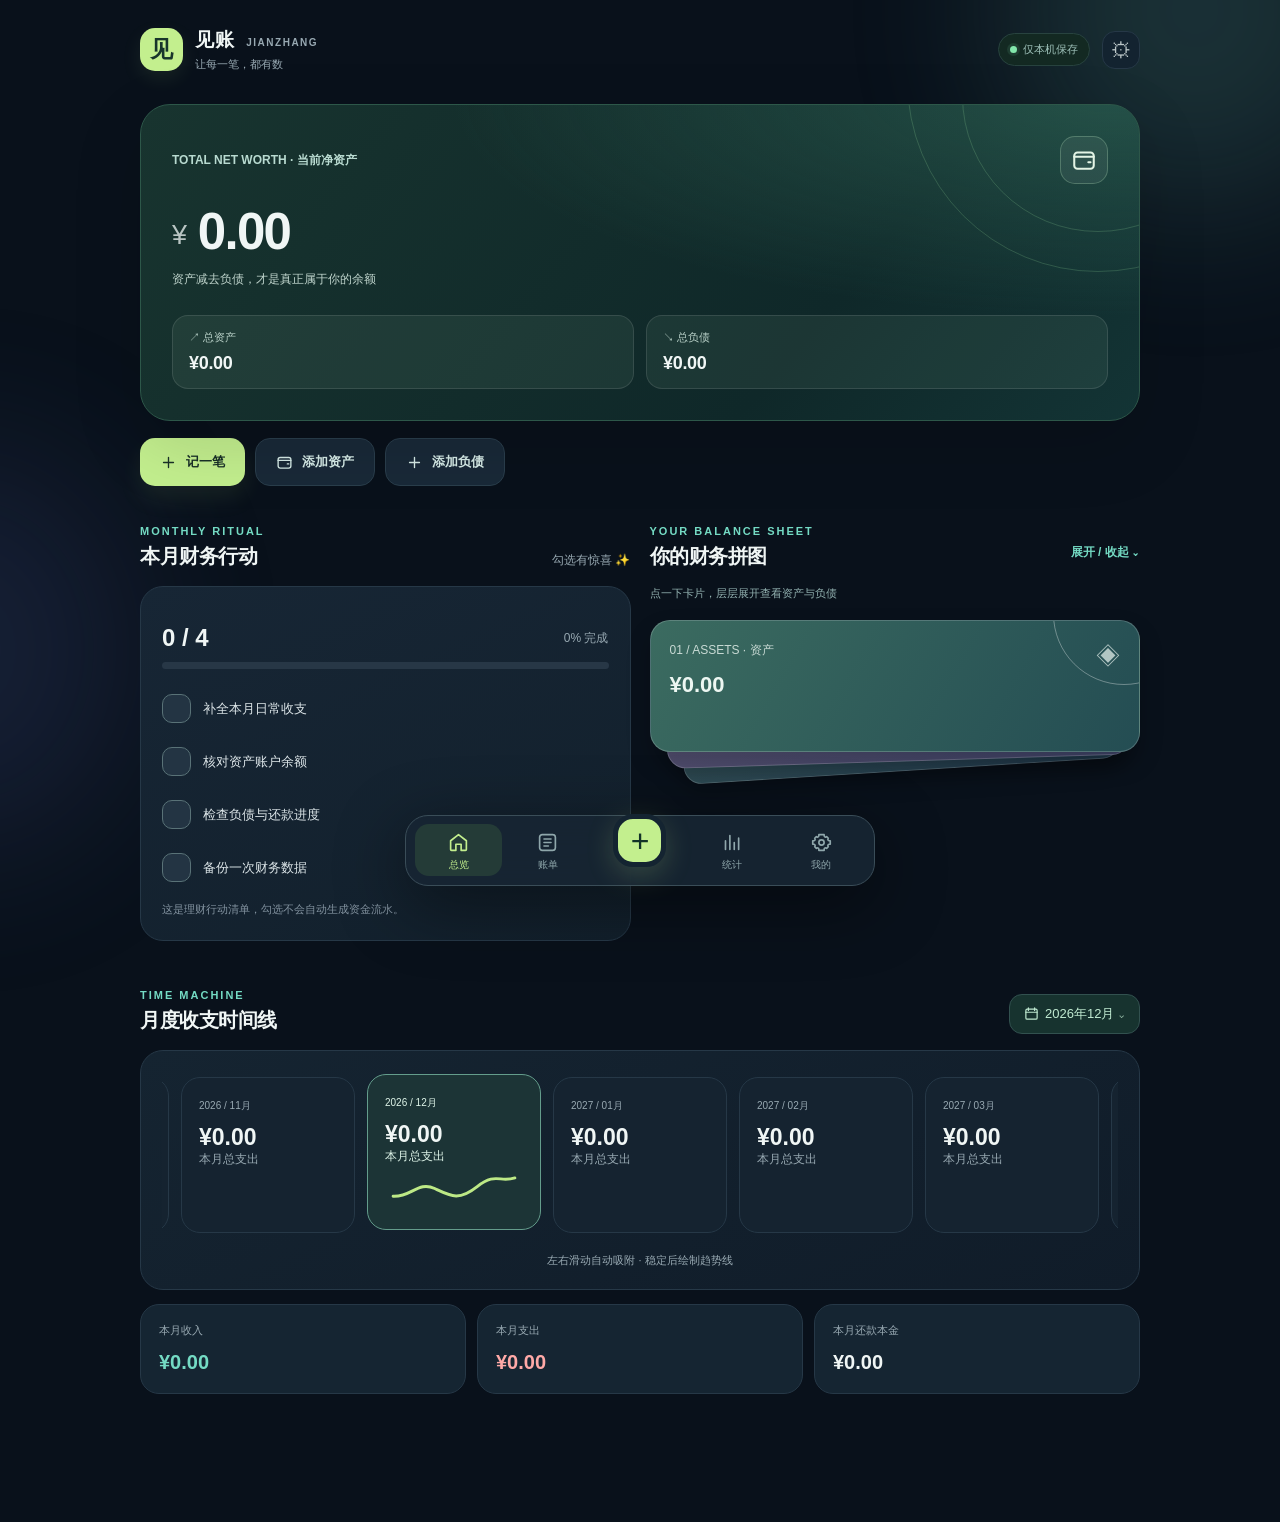
==== index.html @ 4f9f6850 "feat: release JianZhang v1.0 offline-first finance ledger" ====
<!doctype html>
<html lang="zh-CN">
<head>
  <meta charset="utf-8" />
  <meta name="viewport" content="width=device-width,initial-scale=1,viewport-fit=cover" />
  <meta name="theme-color" content="#0a111c" />
  <meta name="description" content="见账：离线优先的资产、负债与日常记账工具。你的账本只存储在自己的设备中。" />
  <link rel="manifest" href="./manifest.webmanifest" />
  <link rel="icon" href="./icons/icon.svg" type="image/svg+xml" />
  <link rel="stylesheet" href="./styles.css" />
  <title>见账 · 每一笔都有数</title>
</head>
<body>
  <div class="ambient ambient-a" aria-hidden="true"></div>
  <div class="ambient ambient-b" aria-hidden="true"></div>
  <div class="app-shell">
    <header class="topbar">
      <div class="brand"><div class="brand-symbol" aria-hidden="true">见</div><div><div class="brand-name">见账 <span>JIANZHANG</span></div><div class="brand-caption">让每一笔，都有数</div></div></div>
      <div class="top-actions"><span class="local-pill"><span class="local-dot"></span> 仅本机保存</span><button class="avatar-btn" type="button" data-nav="settings" title="设置与备份" aria-label="设置与备份">⚙</button></div>
    </header>
    <main id="page-root" aria-live="polite"><div class="loading">正在打开你的账本…</div></main>
  </div>
  <nav class="bottom-nav" aria-label="主导航">
    <button type="button" class="nav-item active" data-nav="home" aria-label="总览" aria-current="page"><span class="nav-icon" data-icon="home"></span><small>总览</small></button>
    <button type="button" class="nav-item" data-nav="ledger" aria-label="账单"><span class="nav-icon" data-icon="list"></span><small>账单</small></button>
    <button type="button" class="nav-add" data-open="transaction" aria-label="新增记账">+</button>
    <button type="button" class="nav-item" data-nav="reports" aria-label="统计"><span class="nav-icon" data-icon="chart"></span><small>统计</small></button>
    <button type="button" class="nav-item" data-nav="settings" aria-label="设置"><span class="nav-icon" data-icon="settings"></span><small>我的</small></button>
  </nav>
  <div id="dialog-root"></div>
  <div id="toast" class="toast" role="status" aria-live="polite"></div>
  <script src="./app.js" defer></script>
</body>
</html>
---- styles.css ----
:root{font-family:Inter,"SF Pro Display",-apple-system,BlinkMacSystemFont,"PingFang SC","Microsoft YaHei",sans-serif;color-scheme:dark;--bg:#09111b;--surface:#101d2a;--surface2:#152534;--border:#263847;--text:#f0f6f5;--muted:#98a9b2;--accent:#c3ef8e;--mint:#74dbc4;--danger:#ffa9a7;--violet:#a8a2ff;--radius:23px}
*{box-sizing:border-box}html{scroll-behavior:smooth}body{margin:0;min-height:100vh;background:var(--bg);color:var(--text);overflow-x:hidden;transition:background .5s}button,input,select,textarea{font:inherit}button{cursor:pointer}button:focus-visible,input:focus-visible,select:focus-visible,textarea:focus-visible{outline:2px solid var(--accent);outline-offset:3px}button:disabled{opacity:.5;cursor:not-allowed}a{color:var(--accent)}.ambient{position:fixed;pointer-events:none;z-index:-1;filter:blur(85px);opacity:.19;transition:background .8s,opacity .8s}.ambient-a{width:390px;height:400px;top:-190px;right:-110px;border-radius:50%;background:#67baaa}.ambient-b{width:330px;height:400px;bottom:50px;left:-200px;border-radius:50%;background:#5260a9}body.all-done .ambient-a{opacity:.34;background:#aeed83}body.all-done .ambient-b{opacity:.34;background:#63bdc3}.app-shell{width:min(100% - 40px,1000px);margin:auto;padding-bottom:128px}.topbar{display:flex;justify-content:space-between;align-items:center;padding:27px 0 32px;gap:12px}.brand{display:flex;gap:12px;align-items:center}.brand-symbol{width:43px;height:43px;background:var(--accent);color:#18352b;border-radius:15px;display:grid;place-items:center;font-weight:900;font-size:23px;box-shadow:0 8px 20px #b6e98716}.brand-name{font-size:19px;letter-spacing:1px;font-weight:800}.brand-name span{font-size:10px;letter-spacing:1.5px;color:var(--muted);font-weight:600;margin-left:5px}.brand-caption{font-size:11px;color:var(--muted);margin-top:4px}.top-actions{display:flex;align-items:center;gap:12px}.local-pill{font-size:11px;color:#9fc2ba;border:1px solid #28433f;background:#132922;padding:8px 11px;border-radius:90px;white-space:nowrap}.local-dot{display:inline-block;width:7px;height:7px;background:#82e6ab;border-radius:50%;margin-right:3px;box-shadow:0 0 0 3px #82e6ab1a}.avatar-btn{width:38px;height:38px;border:1px solid var(--border);border-radius:13px;background:#132330;color:#bdc8c9;font-size:21px}.page{width:100%;min-height:580px}.page.reveal-page{will-change:clip-path}.section-head{display:flex;justify-content:space-between;align-items:end;margin:29px 0 16px;gap:12px}.eyebrow{color:var(--mint);font-size:11px;font-weight:750;letter-spacing:2px;text-transform:uppercase}.section-title{font-size:20px;letter-spacing:-.5px;font-weight:800;margin:6px 0 0}.subtext{color:var(--muted);font-size:12px;line-height:1.6}.subtle-btn{background:transparent;border:0;color:var(--mint);font-size:12px;padding:9px 2px;font-weight:700}.section-card{background:linear-gradient(155deg,#152431,#101c29);border:1px solid var(--border);border-radius:var(--radius);padding:21px}.hero{background:radial-gradient(ellipse at 97% -3%,#3f826c70,transparent 48%),linear-gradient(130deg,#18342f,#0f2829 68%,#133435);padding:31px;border:1px solid #2d5749;border-radius:30px;min-height:278px;position:relative;overflow:hidden;box-shadow:0 24px 70px #0002}.hero:before,.hero:after{content:"";position:absolute;pointer-events:none;border:1px solid #a4eca430;border-radius:50%}.hero:before{width:380px;height:380px;right:-150px;top:-215px}.hero:after{width:270px;height:270px;right:-95px;top:-145px}.hero-row{display:flex;justify-content:space-between;align-items:center;position:relative;z-index:1}.hero-overline{font-size:12px;color:#b8dad0;font-weight:650}.hero-value{font-size:clamp(32px,5vw,51px);line-height:1.2;font-weight:830;letter-spacing:-1.7px;margin:17px 0 9px;font-variant-numeric:tabular-nums;word-break:break-all}.hero-value em{font-size:.53em;font-style:normal;opacity:.75;font-weight:500;vertical-align:14%}.net-tip{font-size:12px;color:#bfd4cc}.hero-stat-row{display:flex;gap:12px;margin-top:27px;position:relative;z-index:1}.hero-mini{flex:1;padding:14px 16px;border-radius:16px;background:#d5f8cb11;border:1px solid #ffffff1b}.hero-mini small{display:block;color:#bbd3ca;font-size:11px;margin-bottom:8px}.hero-mini strong{font-size:18px;letter-spacing:-.3px;white-space:nowrap}.hero-deco{width:48px;height:48px;border:1px solid #b8e4bd45;color:#e3f4e5;border-radius:15px;display:grid;place-items:center;background:#ffffff10}.action-row{display:flex;flex-wrap:wrap;gap:10px;margin:17px 0 10px}.action-primary,.action-secondary{border:0;border-radius:15px;display:inline-flex;align-items:center;justify-content:center;gap:9px;padding:14px 20px;font-weight:750;font-size:13px;transition:transform .2s,background .2s}.action-primary{background:var(--accent);color:#193028;box-shadow:0 12px 24px #c3ef8e16}.action-secondary{background:#192938;border:1px solid #2a3e4c;color:#d6ebe7}.action-primary:active,.action-secondary:active{transform:scale(.96)}.action-primary svg,.action-secondary svg{width:17px;height:17px}.home-grid{display:grid;grid-template-columns:1fr 1fr;gap:19px;align-items:start}.span-all{grid-column:1/-1}.goals-panel{background:linear-gradient(155deg,#172635,#12202c);border:1px solid var(--border);border-radius:var(--radius);padding:21px;transition:border-color .45s,background .45s}.all-done .goals-panel{background:linear-gradient(125deg,#1e3528,#132b2b);border-color:#588b62}.goal-progress-row{display:flex;align-items:center;justify-content:space-between;margin:16px 0 10px}.goal-progress-row strong{font-size:24px;font-variant-numeric:tabular-nums}.goal-progress-row span{font-size:12px;color:var(--muted)}.progress-track{height:7px;border-radius:30px;background:#273746;overflow:hidden}.progress-fill{height:100%;background:linear-gradient(90deg,#7fd7bb,var(--accent));width:0;transition:width .65s cubic-bezier(.2,.7,.2,1)}.goals-list{margin-top:18px;display:grid;gap:10px}.goal-item{display:flex;align-items:center;gap:12px;min-height:43px;padding:5px 0}.task-done{flex:0 0 29px;width:29px;height:29px;border-radius:10px;border:1px solid #597277;background:#233443;color:transparent;position:relative;display:grid;place-items:center;transition:background .35s,border-radius .42s,transform .35s,box-shadow .35s}.task-done svg{width:17px;height:17px;stroke:currentColor;stroke-width:3;fill:none}.task-done.checked{background:var(--accent);color:#193b32;border-color:var(--accent);border-radius:50%;transform:scale(1.1);box-shadow:0 0 0 5px #b5ef8730}.task-done.celebrate{animation:done-pop .64s cubic-bezier(.1,.7,.35,1.5)}@keyframes done-pop{0%{transform:scale(.8);border-radius:9px}45%{transform:scale(1.3);border-radius:50%}70%{transform:scale(.9)}100%{transform:scale(1.1)}}.particle{position:absolute;width:5px;height:5px;border-radius:2px;background:var(--particle-color,var(--accent));left:50%;top:50%;pointer-events:none;animation:particle-fly .7s ease-out forwards}@keyframes particle-fly{0%{transform:translate(-50%,-50%) scale(1);opacity:1}100%{transform:translate(calc(-50% + var(--dx)),calc(-50% + var(--dy))) rotate(170deg) scale(0);opacity:0}}.goal-text{color:#dce5e8;font-size:13px;transition:color .2s}.goal-item.completed .goal-text{color:#8cb3a5;text-decoration:line-through}.goal-note{font-size:11px;color:#82929f;margin:12px 0 0;line-height:1.6}.stack-scene{height:197px;position:relative;transition:height .6s cubic-bezier(.2,.75,.2,1);margin-top:19px}.stack-scene.expanded{height:405px}.stack-card{position:absolute;inset:0 0 auto 0;height:132px;border-radius:20px;padding:19px;display:flex;justify-content:space-between;align-items:flex-start;text-align:left;color:#edf7f2;border:1px solid #ffffff30;box-shadow:0 12px 24px #0003;transition:transform .65s cubic-bezier(.18,.81,.2,1),filter .65s;transform:translateY(calc(var(--layer)*17px)) scale(calc(1 - var(--layer)*.055)) rotate(calc(var(--layer)*-1.8deg));transform-origin:top center;z-index:calc(3 - var(--layer));overflow:hidden}.stack-card:before{content:"";position:absolute;width:140px;height:140px;right:-56px;top:-78px;border:1px solid #fff5;border-radius:50%}.stack-card:nth-child(1){background:linear-gradient(120deg,#3b6b60,#244d53)}.stack-card:nth-child(2){background:linear-gradient(120deg,#565273,#3e4266)}.stack-card:nth-child(3){background:linear-gradient(120deg,#34535b,#233d52)}.stack-scene.expanded .stack-card{transform:translateY(calc(var(--layer)*135px)) scale(1) rotate(0)}.stack-card .stack-name{font-size:12px;opacity:.8}.stack-card strong{font-size:22px;display:block;margin-top:13px;font-variant-numeric:tabular-nums}.stack-card .stack-decor{font-size:24px;opacity:.7}.stack-hint{font-size:11px;color:#93b2b1;margin-top:7px}.account-details{display:grid;grid-template-rows:0fr;opacity:0;transition:grid-template-rows .45s,opacity .4s}.account-details.is-open{grid-template-rows:1fr;opacity:1}.account-details>div{overflow:hidden}.mini-list{display:grid;gap:8px}.mini-row{display:flex;align-items:center;justify-content:space-between;padding:11px 12px;background:#162735;border:1px solid #273b49;border-radius:12px;gap:12px}.mini-row strong{font-size:13px}.mini-row small{display:block;color:var(--muted);font-size:11px;margin-top:4px}.mini-row .amount{white-space:nowrap;font-size:13px}.mini-row .mini-edit{border:0;background:transparent;color:#a4dccc;padding:5px;font-size:11px}.mini-group-title{display:flex;justify-content:space-between;align-items:center;margin:13px 0 8px;font-size:12px;color:#b9d0d0}.empty-compact{padding:14px;font-size:12px;color:var(--muted);background:#162735;border-radius:11px}.timeline-shell{overflow:hidden}.timeline-scroll{display:flex;gap:12px;overflow-x:auto;scroll-snap-type:x mandatory;scrollbar-width:none;padding:5px max(16px,calc((100% - 186px)/2)) 12px;touch-action:pan-x}.timeline-scroll::-webkit-scrollbar{display:none}.timeline-item{min-width:174px;height:156px;flex:0 0 174px;text-align:left;scroll-snap-align:center;padding:17px;border-radius:19px;background:#152330;border:1px solid var(--border);color:var(--muted);position:relative;transition:transform .3s,background .3s,border-color .3s}.timeline-item.selected{background:#1c3436;border-color:#649d8c;transform:translateY(-3px);color:#dff5e9}.timeline-item small{display:block;font-size:10px}.timeline-item strong{display:block;color:var(--text);font-size:23px;margin-top:11px}.timeline-item .timeline-label{font-size:12px}.timeline-spark{width:100%;height:29px;margin-top:10px;overflow:visible}.timeline-spark path{fill:none;stroke:#bde986;stroke-width:3;stroke-linecap:round;stroke-linejoin:round;stroke-dasharray:190;stroke-dashoffset:190}.timeline-item.selected.draw .timeline-spark path{animation:draw-line .9s .1s ease-out forwards}@keyframes draw-line{to{stroke-dashoffset:0}}.timeline-foot{font-size:11px;color:var(--muted);padding:8px 0 0;text-align:center}.metric-grid{display:grid;grid-template-columns:repeat(3,1fr);gap:11px}.metric{padding:18px;border-radius:19px;background:#152532;border:1px solid var(--border)}.metric small{display:block;color:var(--muted);font-size:11px;margin-bottom:11px}.metric strong{font-size:20px;line-height:1.3;overflow-wrap:anywhere}.metric .green{color:var(--mint)}.metric .red{color:#ffa9a7}.tag-row{display:flex;gap:8px;overflow-x:auto;padding:2px 0 10px;scrollbar-width:none}.filter-tag{flex:none;border:1px solid var(--border);background:#132330;color:#a9bec3;padding:9px 14px;border-radius:22px;font-size:12px}.filter-tag.active{color:#14302b;background:var(--accent);border-color:var(--accent);font-weight:700}.tx-list{display:grid;gap:9px}.tx-row{background:#132331;border:1px solid var(--border);border-radius:17px;padding:14px 15px;display:flex;gap:13px;align-items:center}.tx-icon{width:43px;height:43px;border-radius:15px;display:grid;place-items:center;font-size:19px;background:#273a3e;flex:none}.tx-icon.income{background:#264839}.tx-icon.repay{background:#443a4d}.tx-icon.transfer{background:#37405a}.tx-body{flex:1;min-width:0}.tx-body strong{font-size:13px;display:block;white-space:nowrap;overflow:hidden;text-overflow:ellipsis}.tx-body small{font-size:11px;color:var(--muted);display:block;margin-top:5px;line-height:1.5}.tx-right{text-align:right;flex:none}.tx-right strong{font-size:15px;font-variant-numeric:tabular-nums}.tx-right small{display:block;margin-top:7px;color:var(--muted);font-size:10px}.delete-btn{border:0;background:transparent;color:#8d9ea6;font-size:11px;padding:6px 0}.delete-btn:hover{color:var(--danger)}.empty-state{text-align:center;padding:44px 17px;border:1px dashed #40525b;background:#121f2a;border-radius:22px}.empty-state .empty-art{font-size:36px;margin-bottom:12px}.empty-state h3{font-size:17px;margin:5px 0 6px}.empty-state p{font-size:12px;color:var(--muted);line-height:1.6}.chart-list{display:grid;gap:19px}.chart-item-head{display:flex;justify-content:space-between;align-items:center;font-size:12px;margin-bottom:9px;gap:10px}.chart-item-head b{font-size:13px}.chart-track{height:9px;background:#293744;border-radius:20px;overflow:hidden}.chart-bar{height:100%;background:var(--bar-color,#87d7bc);border-radius:20px;transform-origin:left;animation:bar-grow .7s ease-out both}@keyframes bar-grow{from{transform:scaleX(0)}to{transform:scaleX(1)}}.report-note{background:#182a31;border:1px solid #2c504c;color:#bad0cb;padding:14px 16px;border-radius:16px;font-size:12px;line-height:1.7;margin-top:20px}.month-btn{display:inline-flex;align-items:center;gap:6px;border:1px solid #32514f;background:#17332f;color:#c0ead1;padding:10px 14px;border-radius:13px;font-size:13px}.settings-box{background:linear-gradient(145deg,#192a34,#122230);border:1px solid var(--border);border-radius:21px;padding:20px;margin:13px 0}.settings-title{font-size:15px;font-weight:780}.settings-desc{color:var(--muted);font-size:12px;line-height:1.75;margin:10px 0 15px}.settings-actions{display:flex;gap:10px;flex-wrap:wrap}.btn-small{border:1px solid #39514e;background:#1d3635;color:#d0e9df;border-radius:11px;padding:11px 15px;font-size:12px;font-weight:650}.btn-danger{border-color:#654043;color:#f3adae;background:#34252d}.data-row{display:flex;justify-content:space-between;gap:12px;padding:13px 0;border-bottom:1px solid var(--border);font-size:13px}.data-row:last-child{border:0}.muted{color:var(--muted)}.dialog-backdrop{position:fixed;inset:0;background:#04090fcc;backdrop-filter:blur(9px);z-index:100;display:flex;align-items:flex-end;justify-content:center;animation:fade-in .2s}.dialog{background:#142432;border:1px solid #35505b;border-bottom:0;width:min(100%,540px);max-height:min(91dvh,910px);overflow-y:auto;border-radius:27px 27px 0 0;padding:24px 22px max(26px,env(safe-area-inset-bottom));box-shadow:0 -25px 80px #0008;animation:slide-up .35s cubic-bezier(.2,.85,.2,1)}@keyframes slide-up{from{transform:translateY(40px);opacity:.2}to{transform:translateY(0);opacity:1}}@keyframes fade-in{from{opacity:0}to{opacity:1}}.dialog-title-row{display:flex;align-items:center;justify-content:space-between;margin-bottom:18px}.dialog-title{font-weight:800;font-size:21px}.icon-button{border:0;background:#263946;color:#bcd3d4;border-radius:12px;width:36px;height:36px;display:grid;place-items:center;font-size:22px}.segmented{display:grid;grid-template-columns:repeat(4,1fr);padding:4px;gap:4px;border-radius:13px;background:#0c1924;margin-bottom:20px}.segment{border:0;background:transparent;color:#96aeb4;border-radius:10px;padding:11px 5px;font-size:12px}.segment.active{background:#254337;color:#d6f7d6;font-weight:800}.field{display:block;margin:14px 0}.field-label{display:block;font-size:12px;color:#aec4c6;margin-bottom:9px;font-weight:650}.field input,.field select,.field textarea{display:block;width:100%;background:#0b1925;border:1px solid #354958;color:var(--text);border-radius:12px;padding:13px 14px;min-height:47px;outline:0}.field input:focus,.field select:focus,.field textarea:focus{border-color:#afe69a}.field select option{background:#152532}.field textarea{resize:vertical;min-height:80px}.form-grid{display:grid;grid-template-columns:1fr 1fr;gap:11px}.form-helper{font-size:11px;color:#a6c2bf;line-height:1.7;background:#1b3434;border:1px solid #365350;border-radius:13px;padding:12px;margin:11px 0}.submit-btn{width:100%;border:0;background:var(--accent);color:#163027;padding:15px;border-radius:14px;font-weight:800;margin-top:9px;min-height:51px;display:flex;justify-content:center;align-items:center;gap:8px;transition:width .35s,border-radius .35s,transform .25s}.submit-btn.success{background:#84d7b8;width:52px;margin-left:auto;margin-right:auto;border-radius:50%;transform:scale(1.05);font-size:21px}.toast{position:fixed;top:86px;left:50%;transform:translate(-50%,-18px);background:#d4f6bb;color:#1d3327;border-radius:13px;padding:12px 18px;font-size:13px;opacity:0;pointer-events:none;transition:opacity .3s,transform .3s;z-index:180;box-shadow:0 18px 70px #0006;white-space:nowrap;max-width:92vw;overflow:hidden;text-overflow:ellipsis}.toast.show{opacity:1;transform:translate(-50%,0)}.toast.error{background:#ffd1ca;color:#56302e}.bottom-nav{position:fixed;z-index:60;left:50%;bottom:14px;transform:translateX(-50%);display:grid;grid-template-columns:1fr 1fr 1.08fr 1fr 1fr;align-items:center;gap:2px;width:min(94%,470px);padding:8px 9px calc(9px + env(safe-area-inset-bottom)/2);background:#172533ef;border:1px solid #3a4d58;border-radius:23px;backdrop-filter:blur(22px);box-shadow:0 18px 70px #0007}.nav-item{border:0;background:transparent;color:#8fa7ab;display:grid;justify-items:center;gap:5px;padding:7px 0 4px;border-radius:14px}.nav-item small{font-size:10px}.nav-item.active{color:var(--accent);background:#243b37}.nav-icon{height:22px;display:grid;place-items:center}.nav-icon svg{width:21px;height:21px}.nav-add{width:53px;height:53px;margin:-21px auto -2px;background:var(--accent);color:#133328;border:5px solid #142431;border-radius:20px;font-size:32px;line-height:1;display:grid;place-items:center;box-shadow:0 8px 28px #c1eb8b30}.wheel-area{height:270px;position:relative;overflow:hidden;touch-action:none;user-select:none;cursor:grab;mask-image:linear-gradient(to bottom,transparent,black 24%,black 76%,transparent)}.wheel-area:active{cursor:grabbing}.wheel-lines{position:absolute;top:109px;left:0;right:0;height:52px;border-top:1px solid #618b7d;border-bottom:1px solid #618b7d;pointer-events:none;background:#d0ff9f0a}.wheel-items{position:absolute;left:0;right:0;top:0;will-change:transform;pointer-events:none}.wheel-row{height:52px;display:grid;place-items:center;color:#9bafb4;font-size:17px;transition:color .15s,transform .15s}.wheel-row.current{color:var(--accent);font-size:21px;font-weight:800;transform:scale(1.04)}.wheel-footer{display:flex;gap:10px;margin-top:12px}.wheel-footer>*{flex:1}.wheel-footer button{padding:14px;border-radius:12px;font-size:13px;font-weight:800}.wheel-footer .cancel{border:1px solid #39505c;background:#223441;color:var(--text)}.wheel-footer .confirm{border:0;background:var(--accent);color:#183729}.loading{text-align:center;color:var(--muted);padding:70px 0}
@media(max-width:740px){.app-shell{width:min(100% - 28px,560px)}.topbar{padding:19px 0 23px}.brand-name span{display:none}.local-pill{display:none}.home-grid{grid-template-columns:1fr;gap:0}.span-all{grid-column:auto}.hero{padding:25px 22px;min-height:265px}.hero-stat-row{gap:9px}.hero-mini{padding:13px}.hero-mini strong{font-size:17px}.section-head{margin-top:27px}.metric{padding:14px 11px}.metric strong{font-size:17px}.metric small{font-size:10px}.dialog{padding:23px 18px max(26px,env(safe-area-inset-bottom))}.stack-scene.expanded{height:402px}.bottom-nav{bottom:8px}}@media(max-width:360px){.hero-value{font-size:30px}.hero-mini strong{font-size:15px}.brand-caption{font-size:10px}.action-primary,.action-secondary{padding:13px 13px}.metric strong{font-size:15px}}
@media(prefers-reduced-motion:reduce){*,*::before,*::after{animation-duration:.001ms!important;transition-duration:.001ms!important;scroll-behavior:auto!important}}

.home-grid>section,.page,.timeline-shell,.timeline-scroll{min-width:0}.home-grid{min-width:0}.timeline-shell{max-width:100%}.app-shell{max-width:100%}
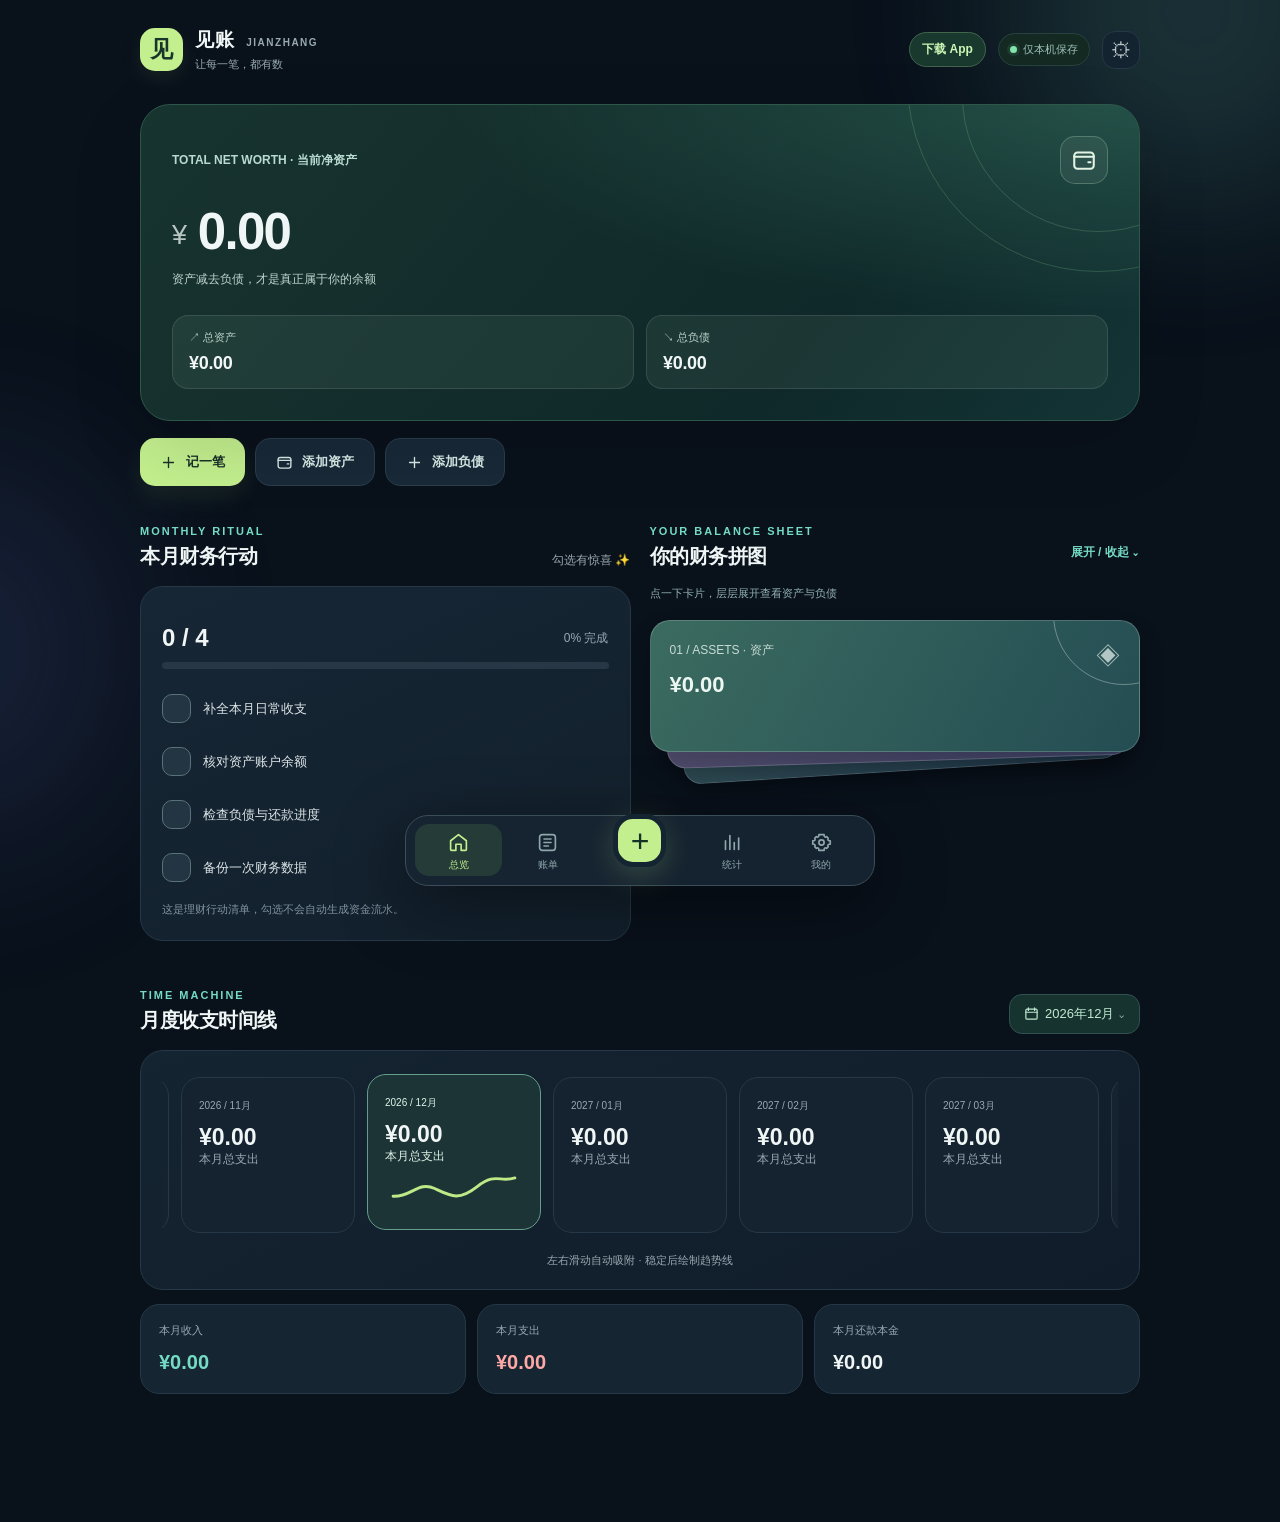
==== commit 11f651ab: "feat: link install landing page and publish it on GitHub Pages" ====
--- a/index.html
+++ b/index.html
@@ -16,7 +16,7 @@
   <div class="app-shell">
     <header class="topbar">
       <div class="brand"><div class="brand-symbol" aria-hidden="true">见</div><div><div class="brand-name">见账 <span>JIANZHANG</span></div><div class="brand-caption">让每一笔，都有数</div></div></div>
-      <div class="top-actions"><span class="local-pill"><span class="local-dot"></span> 仅本机保存</span><button class="avatar-btn" type="button" data-nav="settings" title="设置与备份" aria-label="设置与备份">⚙</button></div>
+      <div class="top-actions"><a class="download-link" href="./download.html" title="下载和安装见账 App">下载 App</a><span class="local-pill"><span class="local-dot"></span> 仅本机保存</span><button class="avatar-btn" type="button" data-nav="settings" title="设置与备份" aria-label="设置与备份">⚙</button></div>
     </header>
     <main id="page-root" aria-live="polite"><div class="loading">正在打开你的账本…</div></main>
   </div>
--- a/styles.css
+++ b/styles.css
@@ -4,3 +4,5 @@
 @media(prefers-reduced-motion:reduce){*,*::before,*::after{animation-duration:.001ms!important;transition-duration:.001ms!important;scroll-behavior:auto!important}}
 
 .home-grid>section,.page,.timeline-shell,.timeline-scroll{min-width:0}.home-grid{min-width:0}.timeline-shell{max-width:100%}.app-shell{max-width:100%}
+
+.download-link{display:inline-flex;justify-content:center;align-items:center;color:#cbf6b5;background:#19382e;border:1px solid #41664d;border-radius:100px;padding:8px 12px;text-decoration:none;font-size:12px;font-weight:750;white-space:nowrap}.download-link:hover{background:#2a503d}@media(max-width:460px){.top-actions{gap:6px}.download-link{padding:7px 9px;font-size:11px}.local-pill{padding:7px 8px}}
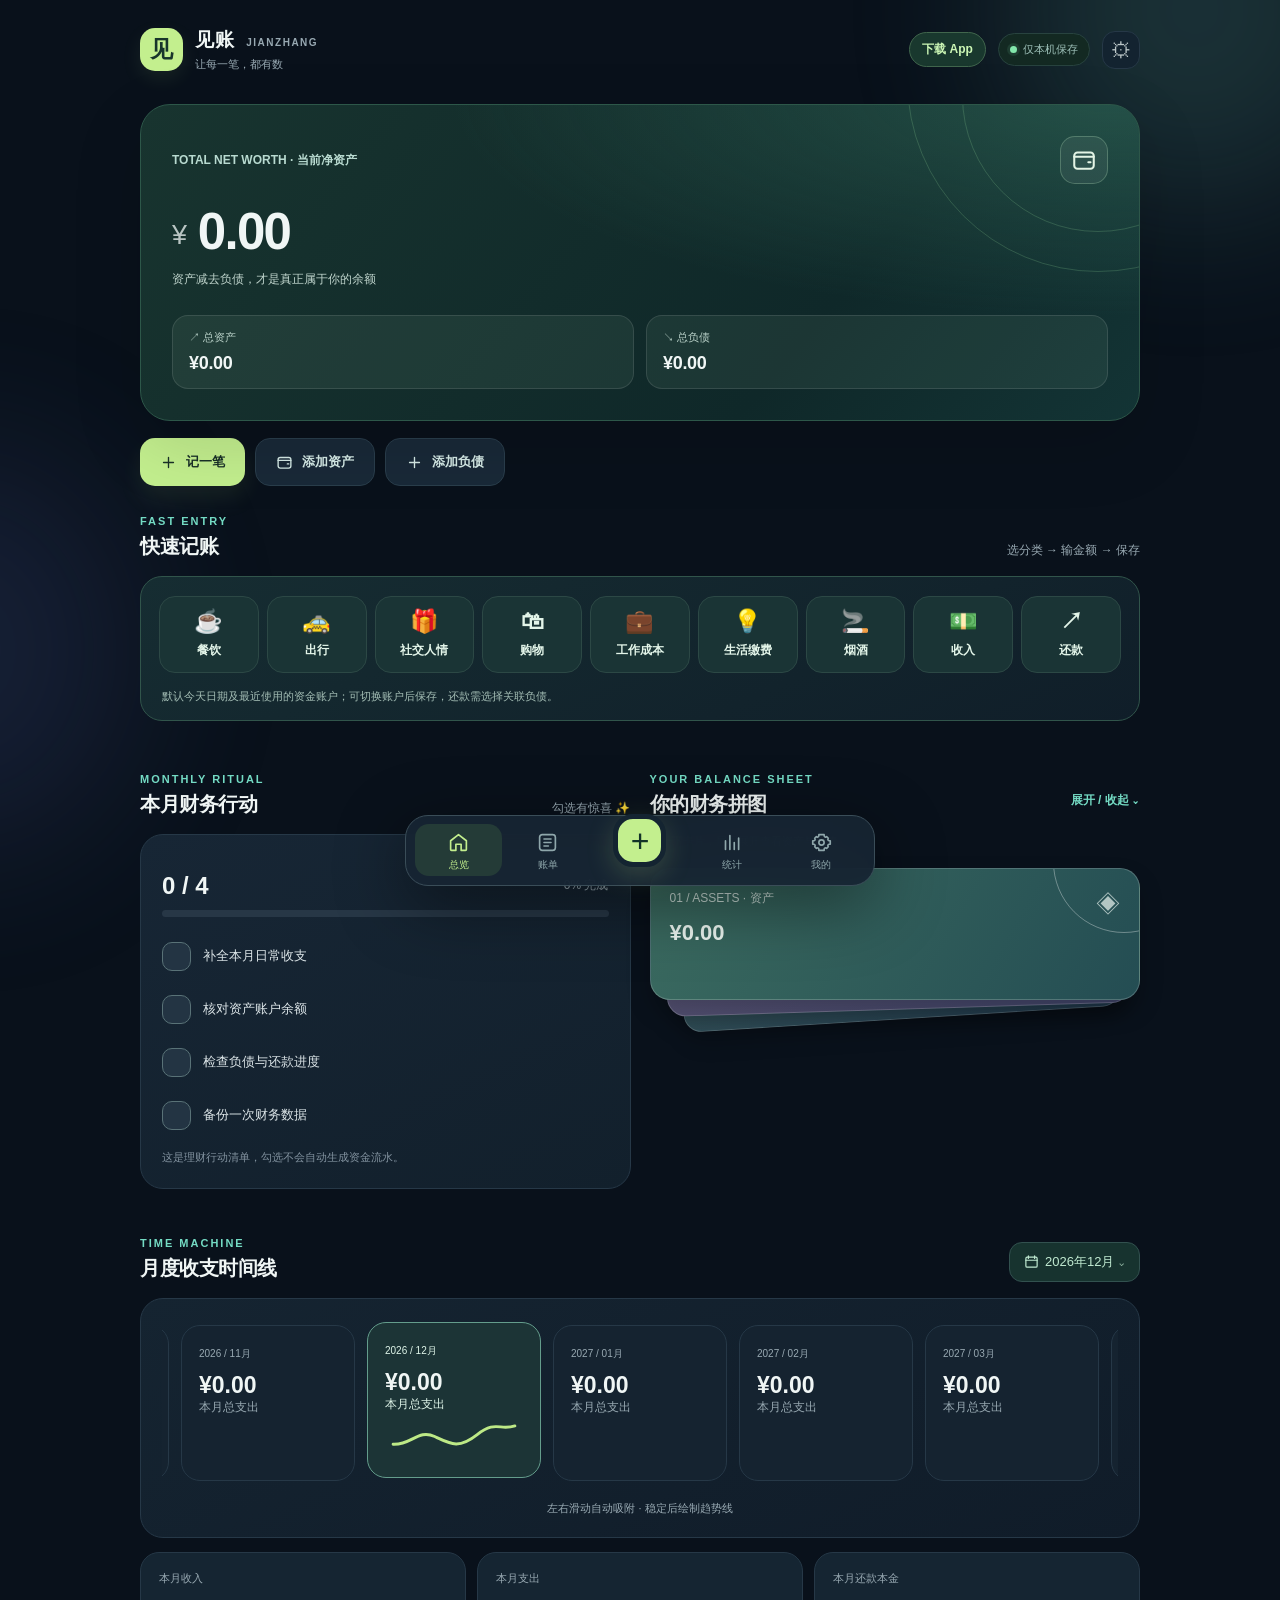
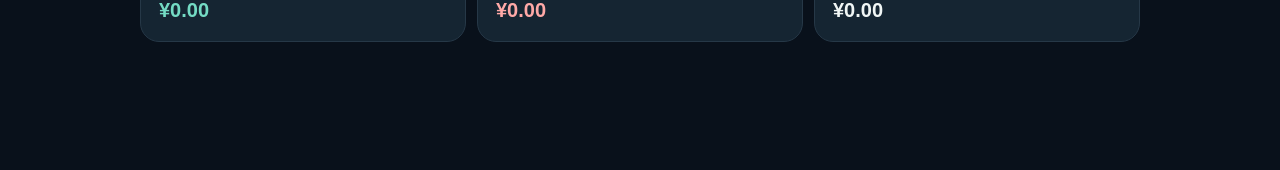
==== commit 6b05e4ee: "feat(ui): quick entry shortcuts, global plus button, responsive layout" ====
--- a/index.html
+++ b/index.html
@@ -3,8 +3,11 @@
 <head>
   <meta charset="utf-8" />
   <meta name="viewport" content="width=device-width,initial-scale=1,viewport-fit=cover" />
+  <meta name="apple-mobile-web-app-capable" content="yes" />
+  <meta name="apple-mobile-web-app-status-bar-style" content="black-translucent" />
+  <link rel="apple-touch-icon" href="./icons/icon-192.png" />
   <meta name="theme-color" content="#0a111c" />
-  <meta name="description" content="见账：离线优先的资产、负债与日常记账工具。你的账本只存储在自己的设备中。" />
+  <meta name="description" content="见账：本地优先的资产、负债与日常记账工具，可选账号同步，支持安卓与苹果。" />
   <link rel="manifest" href="./manifest.webmanifest" />
   <link rel="icon" href="./icons/icon.svg" type="image/svg+xml" />
   <link rel="stylesheet" href="./styles.css" />
@@ -23,12 +26,14 @@
   <nav class="bottom-nav" aria-label="主导航">
     <button type="button" class="nav-item active" data-nav="home" aria-label="总览" aria-current="page"><span class="nav-icon" data-icon="home"></span><small>总览</small></button>
     <button type="button" class="nav-item" data-nav="ledger" aria-label="账单"><span class="nav-icon" data-icon="list"></span><small>账单</small></button>
-    <button type="button" class="nav-add" data-open="transaction" aria-label="新增记账">+</button>
+    <button type="button" class="nav-add" data-quick-open aria-label="快速记账" title="快速记账">+</button>
     <button type="button" class="nav-item" data-nav="reports" aria-label="统计"><span class="nav-icon" data-icon="chart"></span><small>统计</small></button>
     <button type="button" class="nav-item" data-nav="settings" aria-label="设置"><span class="nav-icon" data-icon="settings"></span><small>我的</small></button>
   </nav>
   <div id="dialog-root"></div>
   <div id="toast" class="toast" role="status" aria-live="polite"></div>
+  <script src="./cloud-config.js" defer></script>
+  <script src="./cloud-sync.js" defer></script>
   <script src="./app.js" defer></script>
 </body>
 </html>
--- a/styles.css
+++ b/styles.css
@@ -6,3 +6,43 @@
 .home-grid>section,.page,.timeline-shell,.timeline-scroll{min-width:0}.home-grid{min-width:0}.timeline-shell{max-width:100%}.app-shell{max-width:100%}
 
 .download-link{display:inline-flex;justify-content:center;align-items:center;color:#cbf6b5;background:#19382e;border:1px solid #41664d;border-radius:100px;padding:8px 12px;text-decoration:none;font-size:12px;font-weight:750;white-space:nowrap}.download-link:hover{background:#2a503d}@media(max-width:460px){.top-actions{gap:6px}.download-link{padding:7px 9px;font-size:11px}.local-pill{padding:7px 8px}}
+
+/* Optional cloud-sync account UI */
+.sync-form{display:grid;gap:11px;margin-top:15px}.sync-form input{width:100%;min-height:46px;border:1px solid var(--border);border-radius:12px;padding:10px 13px;color:var(--text);background:var(--surface2);font-size:14px}.sync-state{color:#bdeca9;font-size:14px;font-weight:700}.sync-warning{color:var(--muted);font-size:12px;line-height:1.8}.sync-status{background:#1a3435;color:#d6f8dc;border:1px solid #365952;border-radius:10px;padding:10px 12px;font-size:12px;line-height:1.7}.sync-form .settings-actions{margin-top:5px}
+
+/* V1.2 · 分类下钻、账单编辑 */
+.chart-choice{display:block;width:100%;box-sizing:border-box;text-align:left;cursor:pointer;border:1px solid transparent;background:transparent;color:inherit;border-radius:13px;padding:10px;transition:background .18s,border-color .18s}
+.chart-choice:hover,.chart-choice.selected{background:#203a39;border-color:#3b6058}
+.chart-choice:focus-visible{outline:2px solid var(--accent);outline-offset:3px}
+.chart-chevron{display:inline-block;color:var(--mint);transition:transform .2s;margin-left:5px}
+.chart-choice.selected .chart-chevron{transform:rotate(180deg)}
+.category-details{margin-top:22px;padding-top:18px;border-top:1px solid #385251;animation:fade-in .25s}
+.category-detail-heading{display:flex;align-items:center;justify-content:space-between;gap:9px;margin-bottom:13px}
+.category-detail-heading strong{font-size:14px}
+.category-detail-heading small{display:block;color:var(--muted);font-size:12px;margin-top:7px}
+.category-detail-note{font-size:12px;color:#b6d1c4;line-height:1.7;border:1px solid #39574f;border-radius:11px;background:#1d3434;padding:10px 12px}
+.tx-row-editable{cursor:pointer;transition:border-color .16s,background .16s}
+.tx-row-editable:hover{border-color:#426e5c;background:#1b3440}
+.tx-actions{display:inline-flex;align-items:center;gap:10px;margin-left:10px}
+.edit-btn{border:0;background:transparent;color:var(--mint);font-size:11px;padding:6px 1px}
+.edit-btn:hover,.edit-btn:focus-visible{color:var(--accent);text-decoration:underline}
+.tx-edit-type{margin-top:-7px;margin-bottom:16px}
+@media(max-width:480px){.chart-choice{padding:8px}.category-details .tx-row{padding:11px 9px;gap:8px}.category-details .tx-icon{width:36px;height:36px}.category-details .tx-right strong{font-size:13px}.category-detail-heading{align-items:flex-start}.tx-actions{gap:6px;margin-left:6px}}
+
+/* V1.3 · Home quick entry and reusable amount sheet */
+.quick-section{margin:10px 0 23px}
+.quick-card{background:linear-gradient(155deg,#162d32,#101e29);border:1px solid #31554b;border-radius:22px;padding:19px 18px 13px}
+.quick-grid{display:grid;grid-template-columns:repeat(9,minmax(0,1fr));gap:8px}
+.quick-tile{display:flex;flex-direction:column;justify-content:center;align-items:center;gap:9px;border:1px solid #2c4845;background:#1a3435;color:#e3f5e9;border-radius:16px;min-width:0;min-height:77px;font-size:12px;font-weight:700;transition:transform .15s,border-color .15s,background .15s}
+.quick-tile:hover{border-color:#6b9d7c;background:#23433d;transform:translateY(-2px)}
+.quick-tile:active{transform:scale(.96)}
+.quick-tile-icon{font-size:23px;line-height:1}
+.quick-footnote,.quick-date-note{color:#a4beb5;font-size:11px;line-height:1.8}
+.quick-footnote{margin:14px 3px 0}
+.quick-dialog-grid{grid-template-columns:repeat(3,minmax(0,1fr));margin:15px 0}
+.quick-amount-field .field input{font-size:28px;font-weight:800;min-height:64px;font-variant-numeric:tabular-nums}
+.quick-amount-field .field{margin:12px 0 18px}
+.quick-date-note{margin:6px 0 17px}
+.quick-full-btn{display:block;width:100%;text-align:center;margin-top:12px}
+@media(max-width:850px){.quick-grid{grid-template-columns:repeat(5,minmax(0,1fr))}}
+@media(max-width:520px){.quick-card{padding:13px 12px}.quick-grid{grid-template-columns:repeat(3,minmax(0,1fr));gap:8px}.quick-tile{min-height:63px;gap:4px;font-size:12px}.quick-tile-icon{font-size:21px}}
